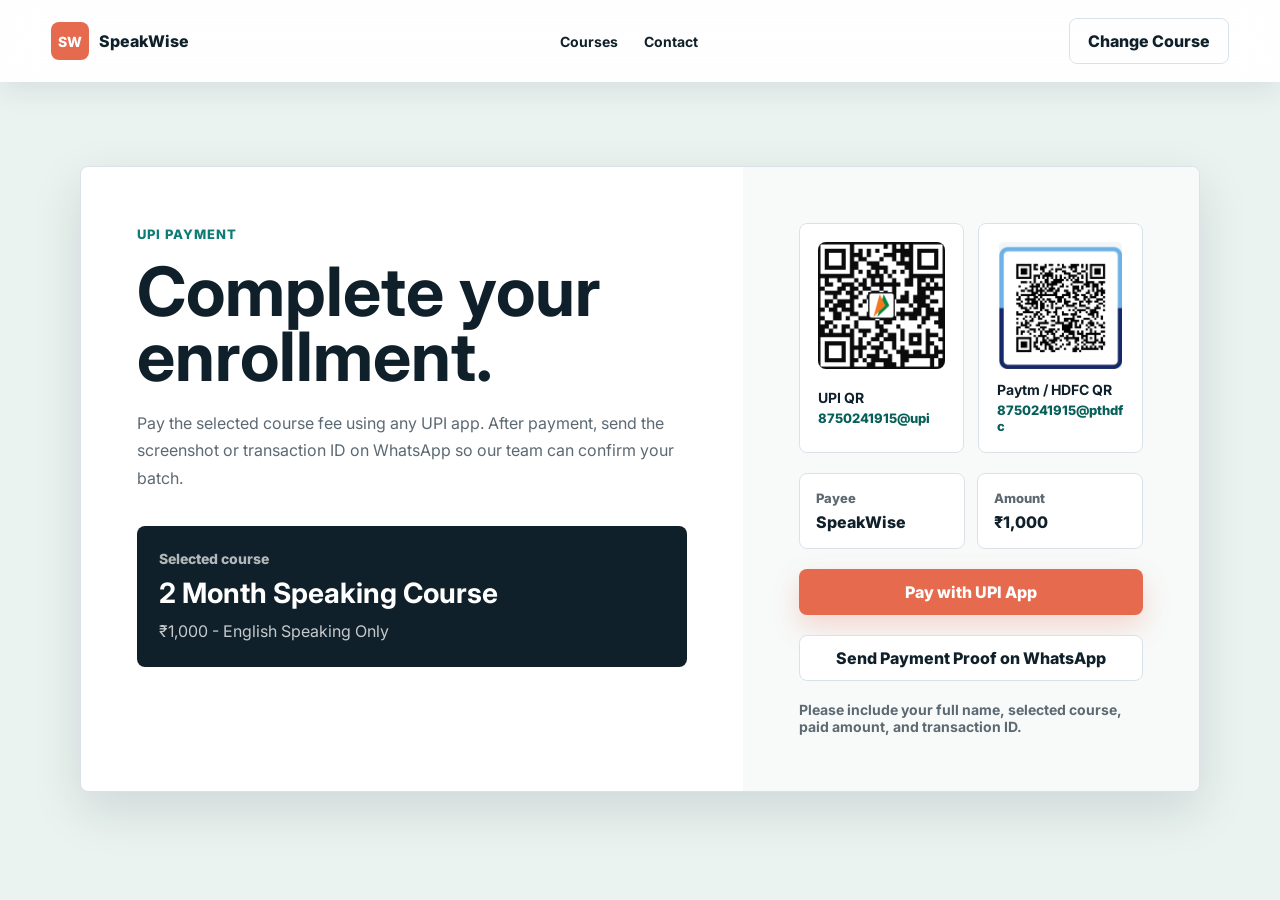
==== speakwise-updated/payment.html @ e24efbfb "Add files via upload" ====
<!DOCTYPE html>
<html lang="en">
  <head>
    <meta charset="UTF-8" />
    <meta name="viewport" content="width=device-width, initial-scale=1.0" />
    <title>UPI Payment | SpeakWise</title>
    <meta
      name="description"
      content="Complete your SpeakWise course payment using UPI and confirm enrollment on WhatsApp."
    />
    <link rel="preconnect" href="https://fonts.googleapis.com" />
    <link rel="preconnect" href="https://fonts.gstatic.com" crossorigin />
    <link
      href="https://fonts.googleapis.com/css2?family=Inter:wght@400;500;600;700;800&display=swap"
      rel="stylesheet"
    />
    <link rel="stylesheet" href="styles.css" />
  </head>
  <body class="payment-page">
    <header class="site-header payment-header is-scrolled">
      <a class="brand" href="./index.html#top" aria-label="SpeakWise home">
        <span class="brand-mark">SW</span>
        <span>SpeakWise</span>
      </a>
      <nav class="nav-links" aria-label="Payment navigation">
        <a href="./index.html#plans">Courses</a>
        <a href="./index.html#contact">Contact</a>
      </nav>
      <a class="header-cta" href="./index.html#plans">Change Course</a>
    </header>

    <main class="payment-shell upi-shell">
      <section class="payment-card upi-card">
        <div class="payment-summary">
          <p class="eyebrow dark">UPI payment</p>
          <h1>Complete your enrollment.</h1>
          <p>
            Pay the selected course fee using any UPI app. After payment, send
            the screenshot or transaction ID on WhatsApp so our team can confirm
            your batch.
          </p>

          <div class="selected-plan">
            <span>Selected course</span>
            <strong data-plan-name>SpeakWise Course</strong>
            <p data-plan-price>Amount will appear here.</p>
          </div>
        </div>

        <div class="payment-form upi-panel">
          <div class="upi-options" data-upi-options></div>

          <dl class="upi-details">
            <div>
              <dt>Payee</dt>
              <dd data-payee-name>SpeakWise</dd>
            </div>
            <div>
              <dt>Amount</dt>
              <dd data-upi-amount>₹0</dd>
            </div>
          </dl>

          <a class="button primary" data-upi-link href="#">Pay with UPI App</a>
          <a class="button plan-button" data-whatsapp-link href="#" target="_blank" rel="noopener">
            Send Payment Proof on WhatsApp
          </a>
          <p class="form-note">
            Please include your full name, selected course, paid amount, and transaction ID.
          </p>
        </div>
      </section>
    </main>

    <script src="payment-manual.js"></script>
  </body>
</html>
---- speakwise-updated/styles.css ----
:root {
  --ink: #10202a;
  --muted: #5d6972;
  --line: #d9e3e7;
  --paper: #f7faf9;
  --white: #ffffff;
  --teal: #0c7c75;
  --teal-dark: #075f5a;
  --coral: #e66a4e;
  --gold: #e3b34d;
  --blue: #264f73;
  --shadow: 0 18px 50px rgba(15, 31, 42, 0.13);
}

* {
  box-sizing: border-box;
}

html {
  scroll-behavior: smooth;
}

body {
  margin: 0;
  font-family: "Inter", Arial, sans-serif;
  color: var(--ink);
  background: var(--paper);
}

a {
  color: inherit;
  text-decoration: none;
}

.site-header {
  position: fixed;
  top: 0;
  left: 0;
  right: 0;
  z-index: 20;
  display: flex;
  align-items: center;
  justify-content: space-between;
  gap: 24px;
  padding: 18px clamp(18px, 4vw, 56px);
  color: var(--white);
  transition: background 180ms ease, box-shadow 180ms ease, color 180ms ease;
}

.site-header.is-scrolled {
  color: var(--ink);
  background: rgba(255, 255, 255, 0.92);
  box-shadow: 0 8px 30px rgba(16, 32, 42, 0.09);
  backdrop-filter: blur(16px);
}

.brand,
.nav-links,
.footer div,
.hero-actions,
.hero-stats {
  display: flex;
  align-items: center;
}

.brand {
  gap: 10px;
  font-weight: 800;
  letter-spacing: 0;
}

.brand-mark {
  display: grid;
  place-items: center;
  width: 38px;
  height: 38px;
  border-radius: 8px;
  background: var(--coral);
  color: var(--white);
  font-size: 14px;
}

.nav-links {
  gap: 26px;
  font-size: 14px;
  font-weight: 700;
}

.nav-links a {
  position: relative;
  padding: 10px 0;
  transition: color 160ms ease;
}

.nav-links a::after {
  content: "";
  position: absolute;
  left: 0;
  right: 0;
  bottom: 2px;
  height: 3px;
  border-radius: 99px;
  background: var(--coral);
  opacity: 0;
  transform: scaleX(0.62);
  transition: opacity 160ms ease, transform 160ms ease;
}

.nav-links a:hover,
.nav-links a.is-active {
  color: var(--coral);
}

.nav-links a.is-active::after {
  opacity: 1;
  transform: scaleX(1);
}

.header-cta,
.button {
  display: inline-flex;
  align-items: center;
  justify-content: center;
  min-height: 46px;
  border-radius: 8px;
  border: 1px solid transparent;
  padding: 0 18px;
  font-weight: 800;
  cursor: pointer;
}

.header-cta {
  border-color: rgba(255, 255, 255, 0.45);
}

.site-header.is-scrolled .header-cta {
  border-color: var(--line);
}

.hero {
  position: relative;
  min-height: 92vh;
  display: grid;
  align-items: center;
  padding: 116px clamp(18px, 5vw, 72px) 54px;
  overflow: hidden;
  isolation: isolate;
}

.hero-image,
.hero-overlay {
  position: absolute;
  inset: 0;
  width: 100%;
  height: 100%;
}

.hero-image {
  object-fit: cover;
  z-index: -2;
  opacity: 0;
  transition: opacity 900ms ease, transform 6000ms ease;
  transform: scale(1.03);
}

.hero-image.is-active {
  opacity: 1;
  transform: scale(1);
}

.hero-overlay {
  z-index: -1;
  background:
    linear-gradient(90deg, rgba(8, 24, 31, 0.92), rgba(8, 24, 31, 0.62) 42%, rgba(8, 24, 31, 0.08) 78%),
    linear-gradient(0deg, rgba(8, 24, 31, 0.55), transparent 32%);
}

.hero-content {
  width: min(680px, 100%);
  color: var(--white);
}

.eyebrow {
  margin: 0 0 14px;
  color: var(--gold);
  font-size: 13px;
  font-weight: 800;
  letter-spacing: 0.08em;
  text-transform: uppercase;
}

.eyebrow.dark {
  color: var(--teal);
}

h1,
h2,
h3,
p {
  margin-top: 0;
}

h1 {
  margin-bottom: 22px;
  max-width: 13ch;
  font-size: clamp(48px, 8vw, 86px);
  line-height: 0.95;
  letter-spacing: 0;
}

h2 {
  margin-bottom: 18px;
  max-width: 760px;
  font-size: clamp(30px, 4.2vw, 54px);
  line-height: 1.02;
  letter-spacing: 0;
}

h3 {
  margin-bottom: 10px;
  font-size: 21px;
}

.hero-copy,
.section-copy,
.contact-copy p,
.instructor-copy p,
.outcome-list p,
.course-card p,
.method-steps p,
.plan-card li {
  color: var(--muted);
  line-height: 1.7;
}

.hero-copy {
  max-width: 580px;
  color: rgba(255, 255, 255, 0.86);
  font-size: 19px;
}

.company-strip {
  display: flex;
  flex-wrap: wrap;
  gap: 10px;
  margin-top: 24px;
  max-width: 650px;
}

.company-strip span {
  display: inline-flex;
  align-items: center;
  min-height: 34px;
  padding: 0 12px;
  border: 1px solid rgba(255, 255, 255, 0.22);
  border-radius: 8px;
  background: rgba(255, 255, 255, 0.12);
  color: rgba(255, 255, 255, 0.9);
  font-size: 14px;
  font-weight: 800;
  backdrop-filter: blur(10px);
}

.hero-actions {
  flex-wrap: wrap;
  gap: 14px;
  margin-top: 28px;
}

.button.primary {
  background: var(--coral);
  color: var(--white);
  box-shadow: 0 12px 28px rgba(230, 106, 78, 0.24);
}

.button.secondary {
  color: var(--white);
  border-color: rgba(255, 255, 255, 0.5);
  background: rgba(255, 255, 255, 0.1);
}

.hero-stats {
  flex-wrap: wrap;
  gap: 18px;
  margin-top: 38px;
  color: rgba(255, 255, 255, 0.76);
}

.hero-stats span {
  min-width: 142px;
}

.hero-stats strong {
  display: block;
  color: var(--white);
  font-size: 24px;
}

.hero-dots {
  display: flex;
  gap: 10px;
  margin-top: 30px;
}

.hero-dots button {
  width: 32px;
  height: 8px;
  border: 0;
  border-radius: 999px;
  background: rgba(255, 255, 255, 0.38);
  cursor: pointer;
}

.hero-dots button.is-active {
  width: 52px;
  background: var(--coral);
}

.section {
  padding: 86px clamp(18px, 5vw, 72px);
  scroll-margin-top: 112px;
}

.trusted {
  padding-top: 28px;
  padding-bottom: 28px;
  background: var(--ink);
  color: rgba(255, 255, 255, 0.8);
  text-align: center;
  font-weight: 700;
}

.trusted p {
  margin: 0;
}

.split {
  display: grid;
  grid-template-columns: minmax(240px, 0.82fr) 1.18fr;
  gap: clamp(30px, 5vw, 72px);
}

.course-grid,
.plan-grid {
  display: grid;
  grid-template-columns: repeat(2, minmax(0, 1fr));
  gap: 18px;
}

.course-card,
.plan-card,
.coach-panel {
  border: 1px solid var(--line);
  border-radius: 8px;
  background: var(--white);
  box-shadow: 0 8px 28px rgba(16, 32, 42, 0.06);
}

.course-card {
  padding: 26px;
}

.card-icon {
  display: inline-grid;
  place-items: center;
  width: 42px;
  height: 42px;
  margin-bottom: 28px;
  border-radius: 8px;
  background: #e5f4f1;
  color: var(--teal-dark);
  font-weight: 800;
}

.method {
  display: grid;
  grid-template-columns: minmax(0, 1.2fr) minmax(300px, 0.8fr);
  gap: clamp(26px, 5vw, 76px);
  align-items: center;
  background: #eaf3f0;
}

.method-steps {
  display: grid;
  grid-template-columns: repeat(3, minmax(0, 1fr));
  gap: 18px;
  margin-top: 34px;
}

.method-steps span {
  display: inline-grid;
  place-items: center;
  width: 34px;
  height: 34px;
  margin-bottom: 16px;
  border-radius: 50%;
  background: var(--teal);
  color: var(--white);
  font-weight: 800;
}

.coach-panel {
  padding: 28px;
}

.panel-top {
  display: flex;
  justify-content: space-between;
  align-items: center;
  margin-bottom: 26px;
}

.panel-top span,
.session-card p,
.plan-label,
.form-note {
  color: var(--muted);
  font-size: 14px;
  font-weight: 700;
}

.panel-top strong {
  color: var(--teal-dark);
  font-size: 42px;
}

.score-bars {
  display: grid;
  gap: 20px;
}

.score-row {
  display: grid;
  gap: 10px;
}

.score-label {
  display: flex;
  align-items: center;
  justify-content: space-between;
  gap: 16px;
  color: var(--ink);
  font-weight: 800;
}

.score-label strong {
  color: var(--teal-dark);
}

.score-track,
.score-track span {
  display: block;
  border-radius: 99px;
}

.score-track {
  height: 10px;
  overflow: hidden;
  background: #dde8ea;
}

.score-track span {
  height: 100%;
  width: var(--value);
  background: var(--coral);
}

.session-card {
  margin-top: 28px;
  padding: 20px;
  border-radius: 8px;
  background: var(--ink);
  color: var(--white);
}

.session-card strong {
  display: block;
  margin-bottom: 8px;
}

.session-card p,
.session-card small {
  color: rgba(255, 255, 255, 0.72);
}

.section-heading {
  display: grid;
  justify-items: center;
  text-align: center;
  margin-bottom: 38px;
}

.instructor {
  display: grid;
  grid-template-columns: minmax(280px, 0.75fr) minmax(320px, 1fr);
  gap: clamp(30px, 5vw, 76px);
  align-items: center;
  background: var(--white);
}

.instructor-photo {
  position: relative;
  min-height: 520px;
  overflow: hidden;
  border-radius: 8px;
  background: #dfe8e5;
  box-shadow: var(--shadow);
}

.instructor-photo img {
  width: 100%;
  height: 100%;
  position: absolute;
  inset: 0;
  object-fit: cover;
  object-position: center top;
  opacity: 0;
  transition: opacity 700ms ease, transform 5000ms ease;
  transform: scale(1.025);
}

.instructor-photo img.is-active {
  opacity: 1;
  transform: scale(1);
}

.instructor-dots {
  position: absolute;
  left: 24px;
  bottom: 24px;
  z-index: 2;
  display: flex;
  gap: 10px;
}

.instructor-dots button {
  width: 28px;
  height: 8px;
  border: 0;
  border-radius: 999px;
  background: rgba(255, 255, 255, 0.52);
  cursor: pointer;
}

.instructor-dots button.is-active {
  width: 48px;
  background: var(--coral);
}

.instructor-copy h3 {
  margin-bottom: 8px;
  color: var(--teal-dark);
  font-size: 28px;
}

.credential {
  margin-bottom: 22px;
  color: var(--coral) !important;
  font-weight: 800;
}

.credential-grid {
  display: grid;
  grid-template-columns: repeat(2, minmax(0, 1fr));
  gap: 12px;
  margin-top: 28px;
}

.credential-grid span {
  padding: 14px 16px;
  border: 1px solid var(--line);
  border-radius: 8px;
  background: var(--paper);
  color: var(--ink);
  font-weight: 800;
}

.plan-grid {
  grid-template-columns: repeat(3, minmax(0, 1fr));
}

.plan-card {
  padding: 30px;
  cursor: pointer;
  transform: translateY(0) scale(1);
  transition: border-color 180ms ease, box-shadow 180ms ease, transform 180ms ease;
}

.plan-card:hover,
.plan-card:focus-within,
.plan-card.is-selected {
  border-color: var(--coral);
  box-shadow: var(--shadow);
}

.plan-card:hover,
.plan-card:focus-within {
  transform: translateY(-14px) scale(1.025);
  z-index: 2;
}

.plan-card.featured {
  border-color: var(--teal);
  transform: translateY(-12px);
}

.plan-card.featured:hover,
.plan-card.featured:focus-within {
  transform: translateY(-24px) scale(1.035);
}

.plan-card.is-selected {
  transform: translateY(-18px) scale(1.035);
}

.plan-card.is-selected .plan-label {
  color: var(--coral);
}

.plan-card.is-selected .price {
  color: var(--coral);
}

.plan-card .button:hover,
.plan-card .button:focus-visible {
  background: var(--coral);
  border-color: var(--coral);
  color: var(--white);
  box-shadow: 0 12px 28px rgba(230, 106, 78, 0.24);
}

.plan-card.is-selected::before {
  content: "Selected";
  display: inline-flex;
  align-items: center;
  width: max-content;
  min-height: 30px;
  margin-bottom: 16px;
  padding: 0 12px;
  border-radius: 999px;
  background: rgba(230, 106, 78, 0.12);
  color: var(--coral);
  font-size: 13px;
  font-weight: 800;
}

.price {
  margin-bottom: 6px;
  color: var(--teal-dark);
  font-size: 34px;
  font-weight: 800;
}

.price-note {
  margin-bottom: 24px;
  color: var(--coral);
  font-weight: 800;
}

.plan-card ul {
  min-height: 168px;
  margin: 0 0 28px;
  padding-left: 20px;
}

.plan-button {
  width: 100%;
  border-color: var(--line);
  background: var(--white);
  color: var(--ink);
}

.plan-card .primary {
  width: 100%;
}

.outcomes {
  display: grid;
  grid-template-columns: 0.9fr 1.1fr;
  gap: clamp(28px, 5vw, 78px);
  background: var(--ink);
  color: var(--white);
}

.outcomes h2 {
  color: var(--white);
}

.outcome-list {
  display: grid;
  gap: 18px;
}

.outcome-list p {
  margin: 0;
  padding: 22px;
  border: 1px solid rgba(255, 255, 255, 0.16);
  border-radius: 8px;
  color: rgba(255, 255, 255, 0.74);
}

.outcome-list strong {
  color: var(--white);
}

.contact {
  display: grid;
  grid-template-columns: minmax(240px, 0.8fr) minmax(300px, 0.65fr);
  gap: clamp(28px, 5vw, 76px);
  align-items: start;
}

.lead-form {
  display: grid;
  gap: 16px;
  padding: 28px;
  border-radius: 8px;
  background: var(--white);
  border: 1px solid var(--line);
  box-shadow: var(--shadow);
}

label {
  display: grid;
  gap: 8px;
  color: var(--ink);
  font-weight: 800;
}

input,
select {
  width: 100%;
  min-height: 48px;
  border: 1px solid var(--line);
  border-radius: 8px;
  padding: 0 14px;
  font: inherit;
  color: var(--ink);
  background: var(--white);
}

input:focus,
select:focus {
  outline: 3px solid rgba(12, 124, 117, 0.18);
  border-color: var(--teal);
}

.form-note {
  margin: 0;
}

.form-note.success {
  color: var(--teal-dark);
}

.form-note.error {
  color: #b52b1f;
}

.payment-page {
  min-height: 100vh;
  background: #eaf3f0;
}

.payment-header {
  position: sticky;
}

.payment-shell {
  display: grid;
  gap: 28px;
  width: min(1120px, calc(100% - 36px));
  margin: 0 auto;
  padding: 58px 0 86px;
}

.payment-card,
.receipt-card {
  border: 1px solid var(--line);
  border-radius: 8px;
  background: var(--white);
  box-shadow: var(--shadow);
}

.payment-card {
  display: grid;
  grid-template-columns: minmax(280px, 0.92fr) minmax(300px, 0.72fr);
  overflow: hidden;
}

.payment-summary {
  padding: clamp(28px, 5vw, 56px);
}

.payment-summary h1 {
  max-width: 11ch;
  color: var(--ink);
  font-size: clamp(42px, 6vw, 68px);
}

.payment-summary p {
  color: var(--muted);
  line-height: 1.7;
}

.selected-plan {
  margin-top: 34px;
  padding: 22px;
  border-radius: 8px;
  background: var(--ink);
  color: var(--white);
}

.selected-plan span {
  color: rgba(255, 255, 255, 0.68);
  font-size: 14px;
  font-weight: 800;
}

.selected-plan strong {
  display: block;
  margin: 8px 0;
  font-size: 28px;
}

.selected-plan p {
  margin: 0;
  color: rgba(255, 255, 255, 0.76);
}

.payment-form {
  display: grid;
  align-content: center;
  gap: 16px;
  padding: clamp(28px, 5vw, 56px);
  background: var(--paper);
}

.payment-form .button {
  width: 100%;
}

.payment-form .button:disabled {
  cursor: wait;
  opacity: 0.72;
}

.upi-shell {
  padding-top: 84px;
}

.upi-card {
  grid-template-columns: minmax(280px, 0.9fr) minmax(320px, 0.62fr);
}

.upi-panel {
  gap: 20px;
}

.upi-options {
  display: grid;
  grid-template-columns: repeat(2, minmax(0, 1fr));
  gap: 14px;
}

.upi-qr-card {
  display: grid;
  gap: 12px;
  padding: 18px;
  border: 1px solid var(--line);
  border-radius: 8px;
  background: var(--white);
}

.upi-qr-card img {
  display: block;
  width: 100%;
  aspect-ratio: 1;
  border-radius: 8px;
  object-fit: contain;
}

.upi-qr-card strong,
.upi-qr-card span {
  display: block;
}

.upi-qr-card strong {
  margin-bottom: 4px;
  color: var(--ink);
  font-size: 14px;
}

.upi-qr-card span {
  color: var(--teal-dark);
  font-size: 13px;
  font-weight: 800;
  overflow-wrap: anywhere;
}

.upi-details {
  display: grid;
  grid-template-columns: repeat(2, minmax(0, 1fr));
  gap: 12px;
  margin: 0;
}

.upi-details div {
  padding: 16px;
  border: 1px solid var(--line);
  border-radius: 8px;
  background: var(--white);
}

.upi-details dt {
  margin-bottom: 6px;
  color: var(--muted);
  font-size: 13px;
  font-weight: 800;
}

.upi-details dd {
  margin: 0;
  color: var(--ink);
  font-weight: 800;
  overflow-wrap: anywhere;
}

.receipt-card {
  padding: clamp(24px, 4vw, 40px);
}

.receipt-card[hidden] {
  display: none;
}

.receipt-top {
  display: flex;
  align-items: start;
  justify-content: space-between;
  gap: 20px;
  margin-bottom: 24px;
}

.receipt-lines {
  display: grid;
  grid-template-columns: repeat(2, minmax(0, 1fr));
  gap: 14px;
  margin: 0;
}

.receipt-lines div {
  padding: 16px;
  border: 1px solid var(--line);
  border-radius: 8px;
  background: var(--paper);
}

.receipt-lines dt {
  margin-bottom: 6px;
  color: var(--muted);
  font-size: 13px;
  font-weight: 800;
}

.receipt-lines dd {
  margin: 0;
  color: var(--ink);
  font-weight: 800;
  overflow-wrap: anywhere;
}

.receipt-note {
  margin: 24px 0 0;
  color: var(--muted);
  line-height: 1.7;
}

.footer {
  display: flex;
  justify-content: space-between;
  gap: 20px;
  padding: 30px clamp(18px, 5vw, 72px);
  background: #0b171e;
  color: rgba(255, 255, 255, 0.72);
}

.footer p {
  margin: 0;
  font-weight: 800;
  color: var(--white);
}

.footer div {
  gap: 18px;
}

@media (max-width: 880px) {
  .site-header {
    position: absolute;
  }

  .nav-links,
  .header-cta {
    display: none;
  }

  .hero {
    min-height: 780px;
  }

  .hero-overlay {
    background: linear-gradient(180deg, rgba(8, 24, 31, 0.92), rgba(8, 24, 31, 0.58) 60%, rgba(8, 24, 31, 0.84));
  }

  .split,
  .method,
  .instructor,
  .payment-card,
  .outcomes,
  .contact {
    grid-template-columns: 1fr;
  }

  .course-grid,
  .method-steps,
  .plan-grid {
    grid-template-columns: 1fr;
  }

  .plan-card.featured {
    transform: none;
  }

  .plan-card.is-selected {
    transform: none;
  }

  .instructor-photo {
    min-height: 620px;
  }
}

@media (max-width: 560px) {
  .hero {
    min-height: 720px;
    padding-top: 94px;
  }

  h1 {
    font-size: 48px;
  }

  h2 {
    font-size: 32px;
  }

  .section {
    padding-top: 60px;
    padding-bottom: 60px;
  }

  .instructor-photo {
    min-height: 430px;
  }

  .credential-grid {
    grid-template-columns: 1fr;
  }

  .receipt-top {
    display: grid;
  }

  .receipt-top .button {
    width: 100%;
  }

  .receipt-lines {
    grid-template-columns: 1fr;
  }

  .upi-details,
  .upi-options {
    grid-template-columns: 1fr;
  }

  .hero-actions .button,
  .lead-form .button {
    width: 100%;
  }

  .footer {
    flex-direction: column;
  }
}

@media print {
  .payment-header,
  .payment-card {
    display: none;
  }

  .payment-page {
    background: var(--white);
  }

  .payment-shell {
    width: 100%;
    padding: 0;
  }

  .receipt-card {
    border: 0;
    box-shadow: none;
  }

  .receipt-top .button {
    display: none;
  }
}
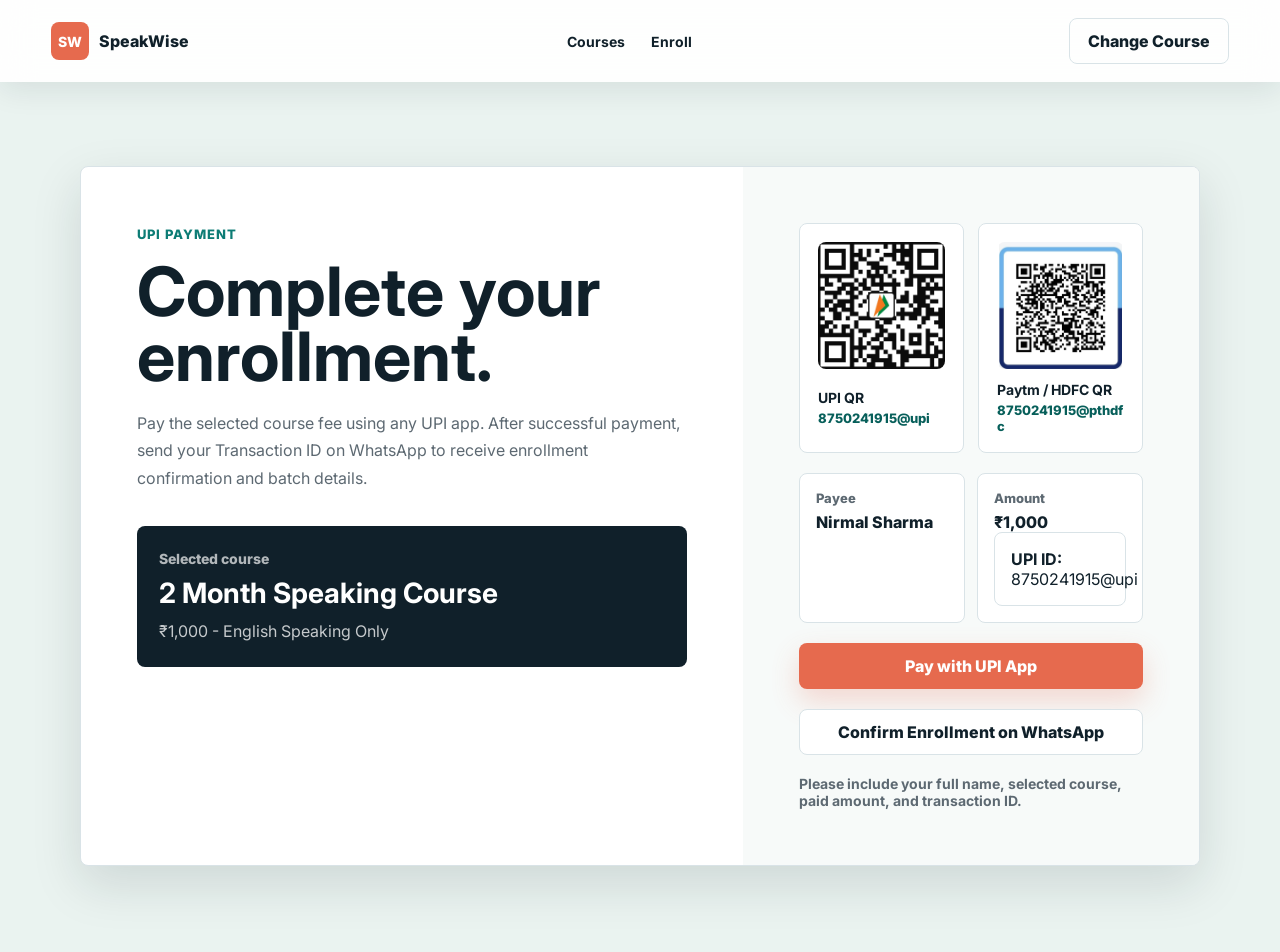
==== commit 4f3f2236: "Update payment.html" ====
--- a/speakwise-updated/payment.html
+++ b/speakwise-updated/payment.html
@@ -24,7 +24,7 @@
       </a>
       <nav class="nav-links" aria-label="Payment navigation">
         <a href="./index.html#plans">Courses</a>
-        <a href="./index.html#contact">Contact</a>
+        <a href="./index.html#contact">Enroll</a>
       </nav>
       <a class="header-cta" href="./index.html#plans">Change Course</a>
     </header>
@@ -35,9 +35,9 @@
           <p class="eyebrow dark">UPI payment</p>
           <h1>Complete your enrollment.</h1>
           <p>
-            Pay the selected course fee using any UPI app. After payment, send
-            the screenshot or transaction ID on WhatsApp so our team can confirm
-            your batch.
+            Pay the selected course fee using any UPI app.
+            After successful payment, send your Transaction ID on WhatsApp
+            to receive enrollment confirmation and batch details.
           </p>
 
           <div class="selected-plan">
@@ -58,12 +58,16 @@
             <div>
               <dt>Amount</dt>
               <dd data-upi-amount>₹0</dd>
+              <div class="upi-copy-box">
+              <strong>UPI ID:</strong>
+              <span>8750241915@upi</span>
+             </div>
             </div>
           </dl>
 
           <a class="button primary" data-upi-link href="#">Pay with UPI App</a>
           <a class="button plan-button" data-whatsapp-link href="#" target="_blank" rel="noopener">
-            Send Payment Proof on WhatsApp
+            Confirm Enrollment on WhatsApp
           </a>
           <p class="form-note">
             Please include your full name, selected course, paid amount, and transaction ID.
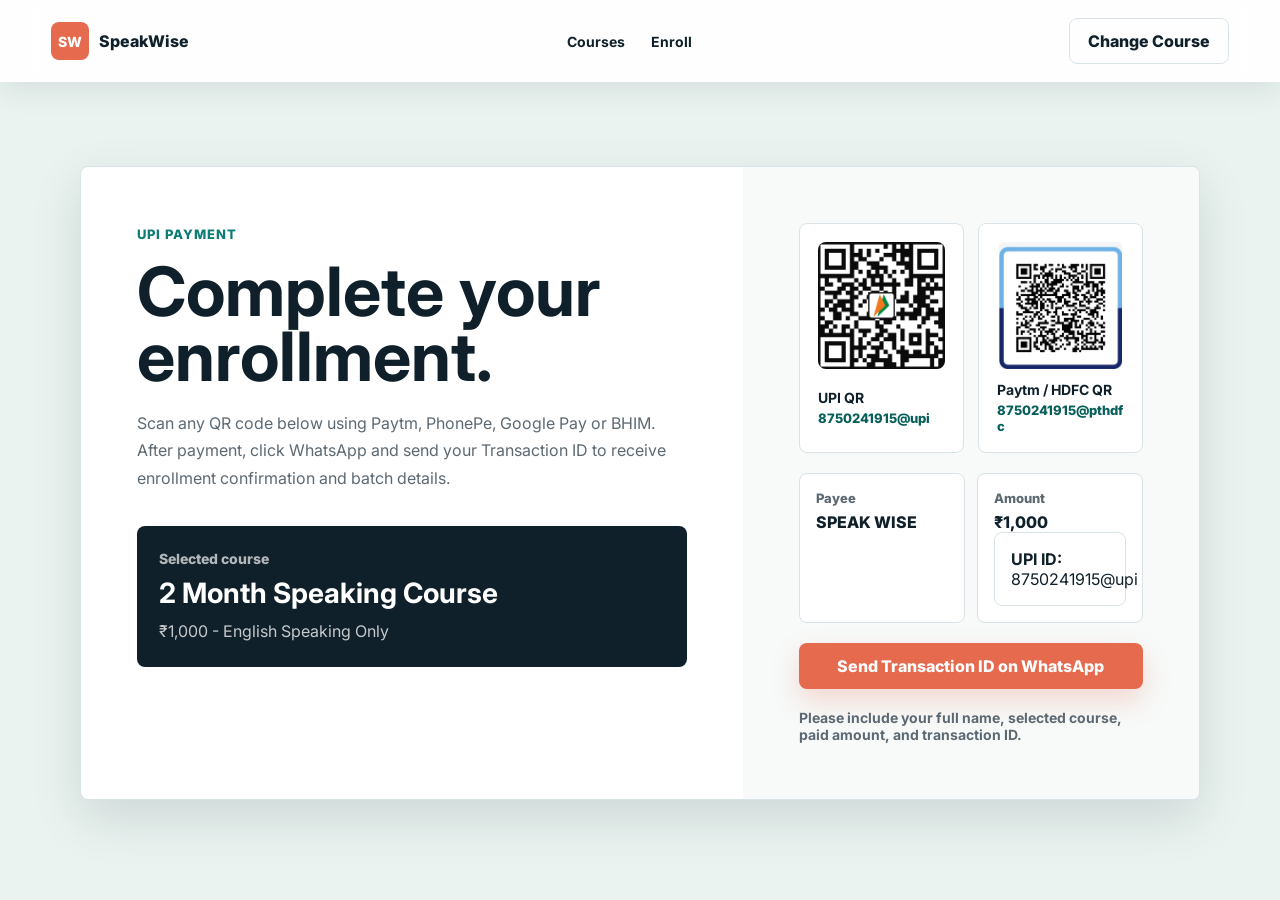
==== commit 59e8cca7: "Update payment.html" ====
--- a/speakwise-updated/payment.html
+++ b/speakwise-updated/payment.html
@@ -35,9 +35,9 @@
           <p class="eyebrow dark">UPI payment</p>
           <h1>Complete your enrollment.</h1>
           <p>
-            Pay the selected course fee using any UPI app.
-            After successful payment, send your Transaction ID on WhatsApp
-            to receive enrollment confirmation and batch details.
+            Scan any QR code below using Paytm, PhonePe, Google Pay or BHIM.
+            After payment, click WhatsApp and send your Transaction ID to receive
+            enrollment confirmation and batch details.
           </p>
 
           <div class="selected-plan">
@@ -65,9 +65,8 @@
             </div>
           </dl>
 
-          <a class="button primary" data-upi-link href="#">Pay with UPI App</a>
-          <a class="button plan-button" data-whatsapp-link href="#" target="_blank" rel="noopener">
-            Confirm Enrollment on WhatsApp
+          <a class="button primary" data-whatsapp-link href="#" target="_blank" rel="noopener">
+            Send Transaction ID on WhatsApp
           </a>
           <p class="form-note">
             Please include your full name, selected course, paid amount, and transaction ID.
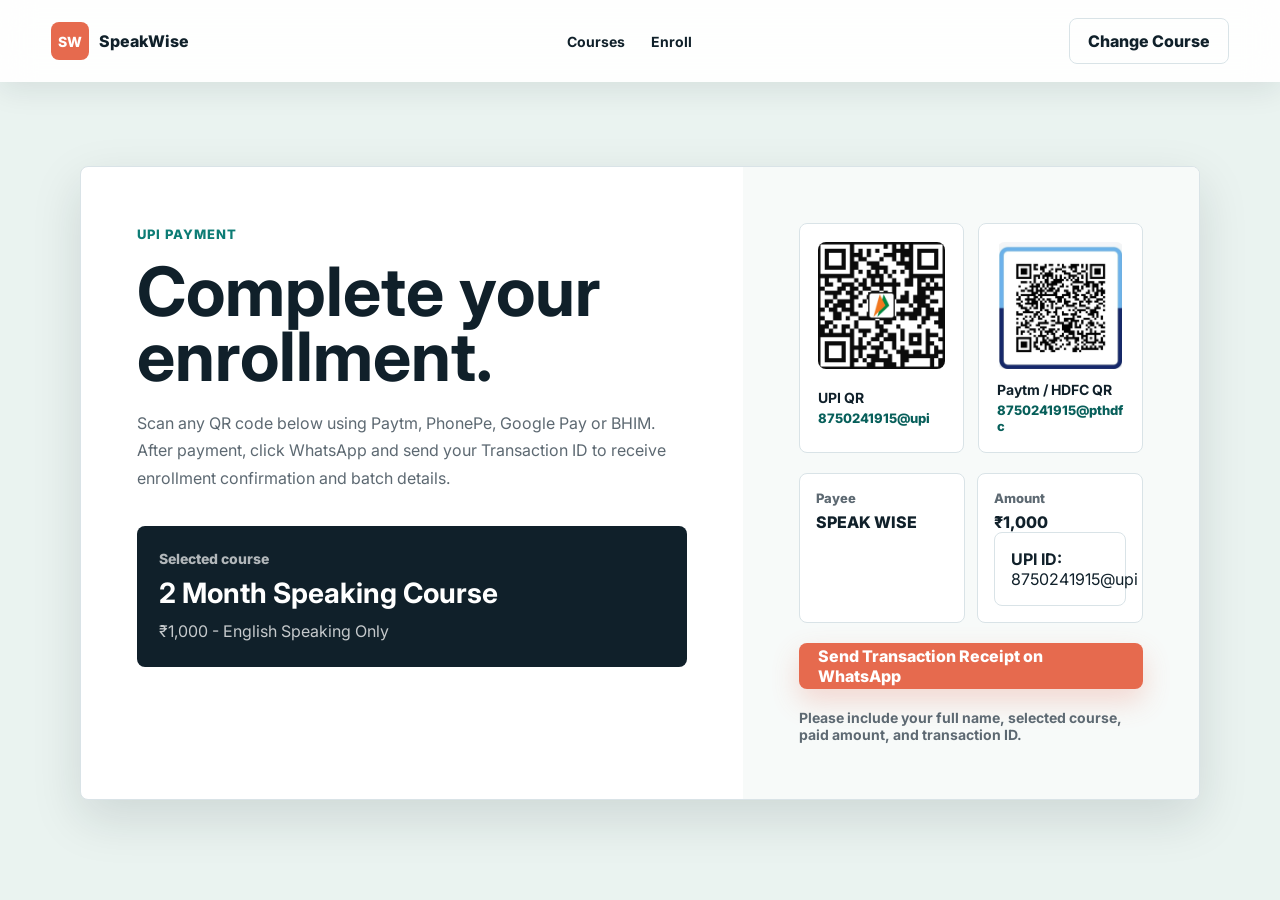
==== commit ee31e706: "Update payment.html" ====
--- a/speakwise-updated/payment.html
+++ b/speakwise-updated/payment.html
@@ -66,7 +66,7 @@
           </dl>
 
           <a class="button primary" data-whatsapp-link href="#" target="_blank" rel="noopener">
-            Send Transaction ID on WhatsApp
+            Send Transaction Receipt on WhatsApp
           </a>
           <p class="form-note">
             Please include your full name, selected course, paid amount, and transaction ID.
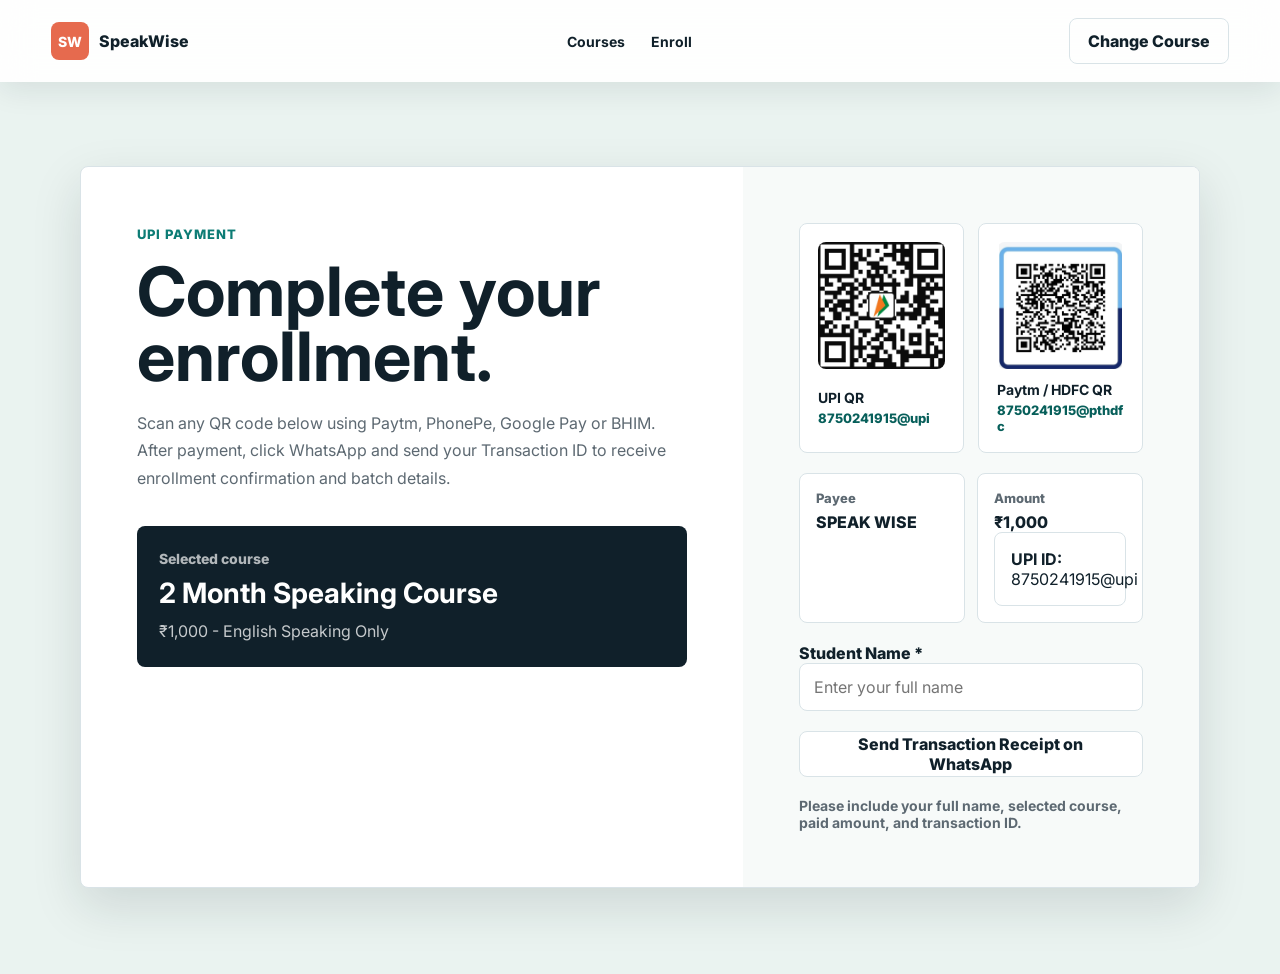
==== commit cca55eba: "Update payment.html" ====
--- a/speakwise-updated/payment.html
+++ b/speakwise-updated/payment.html
@@ -65,8 +65,23 @@
             </div>
           </dl>
 
-          <a class="button primary" data-whatsapp-link href="#" target="_blank" rel="noopener">
-            Send Transaction Receipt on WhatsApp
+          <div class="form-group">
+  <label for="student-name">Student Name *</label>
+  <input
+    type="text"
+    id="student-name"
+    placeholder="Enter your full name"
+    required
+  />
+</div>
+
+          <a class="button plan-button"
+   data-whatsapp-link
+   href="#"
+   target="_blank"
+   rel="noopener">
+   Send Transaction Receipt on WhatsApp
+</a>
           </a>
           <p class="form-note">
             Please include your full name, selected course, paid amount, and transaction ID.
--- a/speakwise-updated/styles.css
+++ b/speakwise-updated/styles.css
@@ -1119,3 +1119,10 @@
     display: none;
   }
 }
+.button,
+.plan-button {
+  display: flex;
+  justify-content: center;
+  align-items: center;
+  text-align: center;
+}
